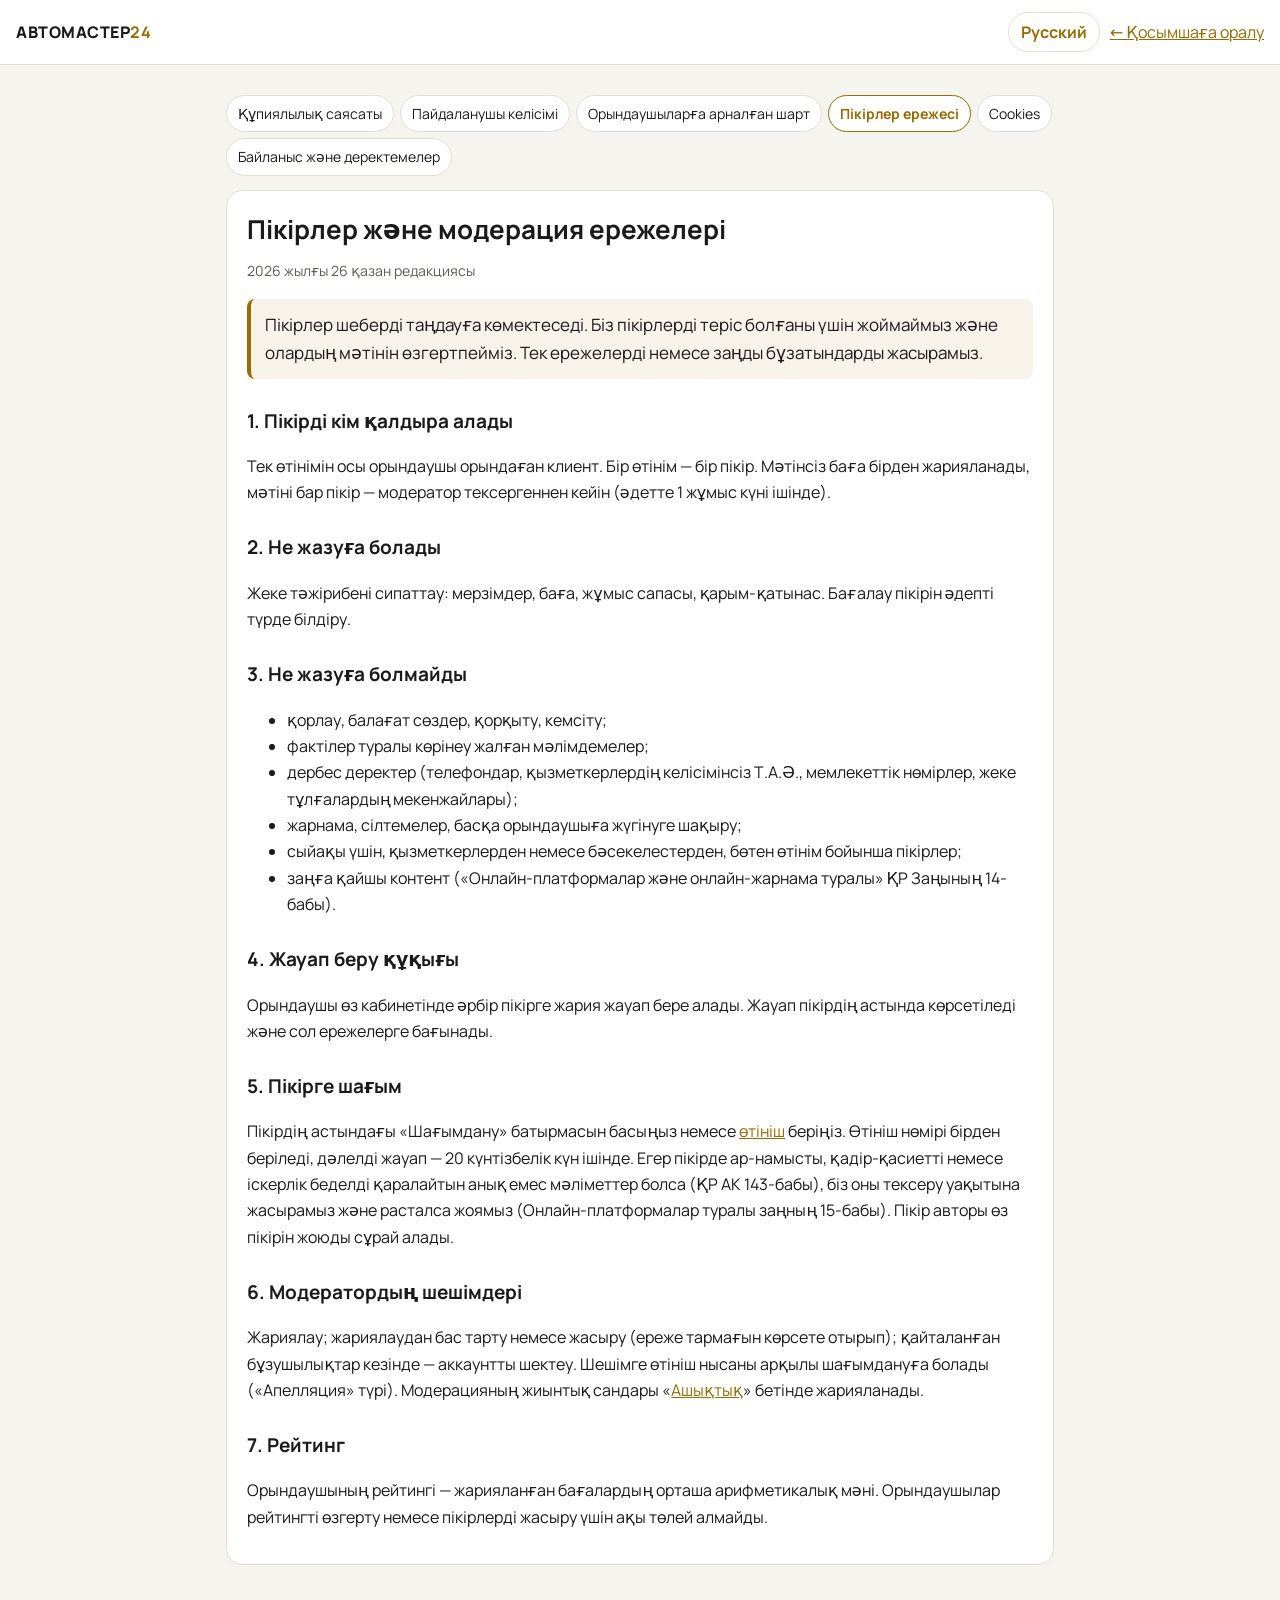
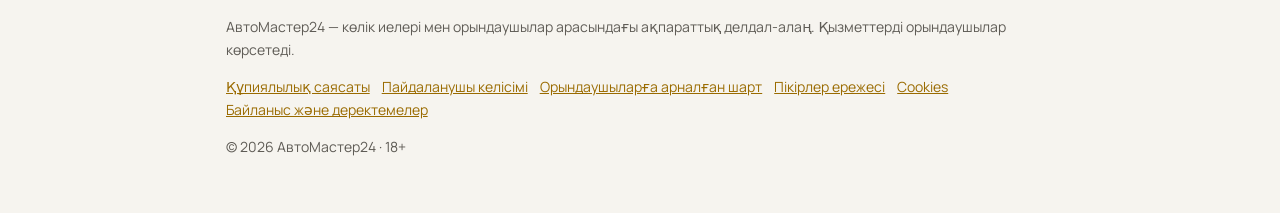
==== site/legal/kk/reviews.html @ 15300aef "Обновление 4: соответствие законодательству РК — документы (рус/каз), отдельные согласия с журналом," ====
<!doctype html>
<html lang="kk"><head><meta charset="utf-8"><meta name="viewport" content="width=device-width, initial-scale=1">
<title>Пікірлер және модерация ережелері — АвтоМастер24</title><meta name="robots" content="index,follow">
<meta name="description" content="Пікірлер және модерация ережелері сервиса АвтоМастер24 (Казахстан).">
<link rel="icon" href="../../assets/favicon.svg" type="image/svg+xml">
<link rel="alternate" hreflang="ru" href="../reviews.html">
<style>@import url("../../assets/fonts/fonts.css");
:root{--p:#9a6b00;--bg:#F6F4EF;--s1:#fff;--t:#1a1a1a;--m:#5f5c56;--line:#e3ded3}
@media (prefers-color-scheme:dark){:root{--p:#E8B84B;--bg:#0F0F0F;--s1:#181818;--t:#f2f2f2;--m:#a7a7a7;--line:#2a2a2a}}
*{box-sizing:border-box}body{margin:0;background:var(--bg);color:var(--t);font:16px/1.65 Manrope,system-ui,sans-serif}
a{color:var(--p)}.wrap{max-width:860px;margin:0 auto;padding:16px}
header{display:flex;gap:10px;align-items:center;flex-wrap:wrap;padding:12px 16px;border-bottom:1px solid var(--line);background:var(--s1);position:sticky;top:0}
.logo{font-weight:800;letter-spacing:.5px;color:var(--t);text-decoration:none;margin-right:auto}.logo b{color:var(--p)}
.lang{padding:6px 12px;border:1px solid var(--line);border-radius:999px;text-decoration:none;font-weight:700}
nav.docs{display:flex;gap:6px;flex-wrap:wrap;margin:14px 0}nav.docs a{padding:6px 11px;border-radius:999px;background:var(--s1);border:1px solid var(--line);text-decoration:none;font-size:14px;color:var(--t)}nav.docs a[aria-current]{border-color:var(--p);color:var(--p);font-weight:700}
article{background:var(--s1);border:1px solid var(--line);border-radius:16px;padding:18px 20px}
h1{font-size:26px;line-height:1.2;margin:.2em 0}h2{font-size:19px;margin:1.4em 0 .4em}.ver{color:var(--m);font-size:14px}
.lead{font-size:17px;padding:12px 14px;border-left:4px solid var(--p);background:color-mix(in srgb,var(--p) 8%,transparent);border-radius:8px}
.summary{border:1px solid var(--p);border-radius:12px;padding:4px 16px;margin:12px 0}
table{border-collapse:collapse;width:100%;margin:10px 0;font-size:15px}td,th{border:1px solid var(--line);padding:7px 9px;text-align:left;vertical-align:top}th{background:color-mix(in srgb,var(--p) 10%,transparent)}
mark.fill{background:#ffe08a;color:#3a2c00;padding:0 3px;border-radius:4px}
.mono{font-family:'JetBrains Mono',monospace;font-size:13px}.muted{color:var(--m)}.small{font-size:14px}
.btn{display:inline-block;padding:10px 16px;border-radius:12px;background:var(--p);color:#111!important;font-weight:800;text-decoration:none}
footer{color:var(--m);font-size:14px;padding:20px 16px 40px;max-width:860px;margin:0 auto}footer a{margin-right:12px;display:inline-block}
.note{background:#fff3d1;color:#5a4300;border-radius:10px;padding:8px 12px;font-size:14px}
:focus-visible{outline:3px solid var(--p);outline-offset:2px}.skip{position:absolute;left:-999px}.skip:focus{left:8px;top:8px;background:var(--p);color:#111;padding:6px 10px;z-index:9}
@media print{header,nav.docs,footer{display:none}article{border:0}}</style></head>
<body><a class="skip" href="#doc">Мазмұнға өту</a>
<header><a class="logo" href="../../?lang=kk">АВТОМАСТЕР<b>24</b></a><a class="lang" href="../reviews.html" lang="ru">Русский</a><a href="../../?lang=kk">← Қосымшаға оралу</a></header>
<div class="wrap"><nav class="docs" aria-label="Құжаттар"><a href="privacy.html">Құпиялылық саясаты</a><a href="terms.html">Пайдаланушы келісімі</a><a href="offer.html">Орындаушыларға арналған шарт</a><a href="reviews.html" aria-current="page">Пікірлер ережесі</a><a href="cookies.html">Cookies</a><a href="contacts.html">Байланыс және деректемелер</a></nav>
<article id="doc"><h1>Пікірлер және модерация ережелері</h1><p class="ver">2026 жылғы 26 қазан редакциясы</p>
<p class="lead">Пікірлер шеберді таңдауға көмектеседі. Біз пікірлерді теріс болғаны үшін жоймаймыз және олардың мәтінін өзгертпейміз. Тек ережелерді немесе заңды бұзатындарды жасырамыз.</p>
<h2>1. Пікірді кім қалдыра алады</h2>
<p>Тек өтінімін осы орындаушы орындаған клиент. Бір өтінім — бір пікір. Мәтінсіз баға бірден жарияланады, мәтіні бар пікір — модератор тексергеннен кейін (әдетте 1 жұмыс күні ішінде).</p>
<h2>2. Не жазуға болады</h2>
<p>Жеке тәжірибені сипаттау: мерзімдер, баға, жұмыс сапасы, қарым-қатынас. Бағалау пікірін әдепті түрде білдіру.</p>
<h2>3. Не жазуға болмайды</h2>
<ul><li>қорлау, балағат сөздер, қорқыту, кемсіту;</li><li>фактілер туралы көрінеу жалған мәлімдемелер;</li><li>дербес деректер (телефондар, қызметкерлердің келісімінсіз Т.А.Ә., мемлекеттік нөмірлер, жеке тұлғалардың мекенжайлары);</li><li>жарнама, сілтемелер, басқа орындаушыға жүгінуге шақыру;</li><li>сыйақы үшін, қызметкерлерден немесе бәсекелестерден, бөтен өтінім бойынша пікірлер;</li><li>заңға қайшы контент («Онлайн-платформалар және онлайн-жарнама туралы» ҚР Заңының 14-бабы).</li></ul>
<h2>4. Жауап беру құқығы</h2>
<p>Орындаушы өз кабинетінде әрбір пікірге жария жауап бере алады. Жауап пікірдің астында көрсетіледі және сол ережелерге бағынады.</p>
<h2>5. Пікірге шағым</h2>
<p>Пікірдің астындағы «Шағымдану» батырмасын басыңыз немесе <a href="../../?lang=kk#/complaint?type=review">өтініш</a> беріңіз. Өтініш нөмірі бірден беріледі, дәлелді жауап — 20 күнтізбелік күн ішінде. Егер пікірде ар-намысты, қадір-қасиетті немесе іскерлік беделді қаралайтын анық емес мәліметтер болса (ҚР АК 143-бабы), біз оны тексеру уақытына жасырамыз және расталса жоямыз (Онлайн-платформалар туралы заңның 15-бабы). Пікір авторы өз пікірін жоюды сұрай алады.</p>
<h2>6. Модератордың шешімдері</h2>
<p>Жариялау; жариялаудан бас тарту немесе жасыру (ереже тармағын көрсете отырып); қайталанған бұзушылықтар кезінде — аккаунтты шектеу. Шешімге өтініш нысаны арқылы шағымдануға болады («Апелляция» түрі). Модерацияның жиынтық сандары «<a href="../../?lang=kk#/transparency">Ашықтық</a>» бетінде жарияланады.</p>
<h2>7. Рейтинг</h2>
<p>Орындаушының рейтингі — жарияланған бағалардың орташа арифметикалық мәні. Орындаушылар рейтингті өзгерту немесе пікірлерді жасыру үшін ақы төлей алмайды.</p>
</article></div>
<footer><p>АвтоМастер24 — көлік иелері мен орындаушылар арасындағы ақпараттық делдал-алаң. Қызметтерді орындаушылар көрсетеді.</p><p><a href="privacy.html">Құпиялылық саясаты</a><a href="terms.html">Пайдаланушы келісімі</a><a href="offer.html">Орындаушыларға арналған шарт</a><a href="reviews.html">Пікірлер ережесі</a><a href="cookies.html">Cookies</a><a href="contacts.html">Байланыс және деректемелер</a></p><p>© 2026 АвтоМастер24 · 18+</p></footer>
</body></html>
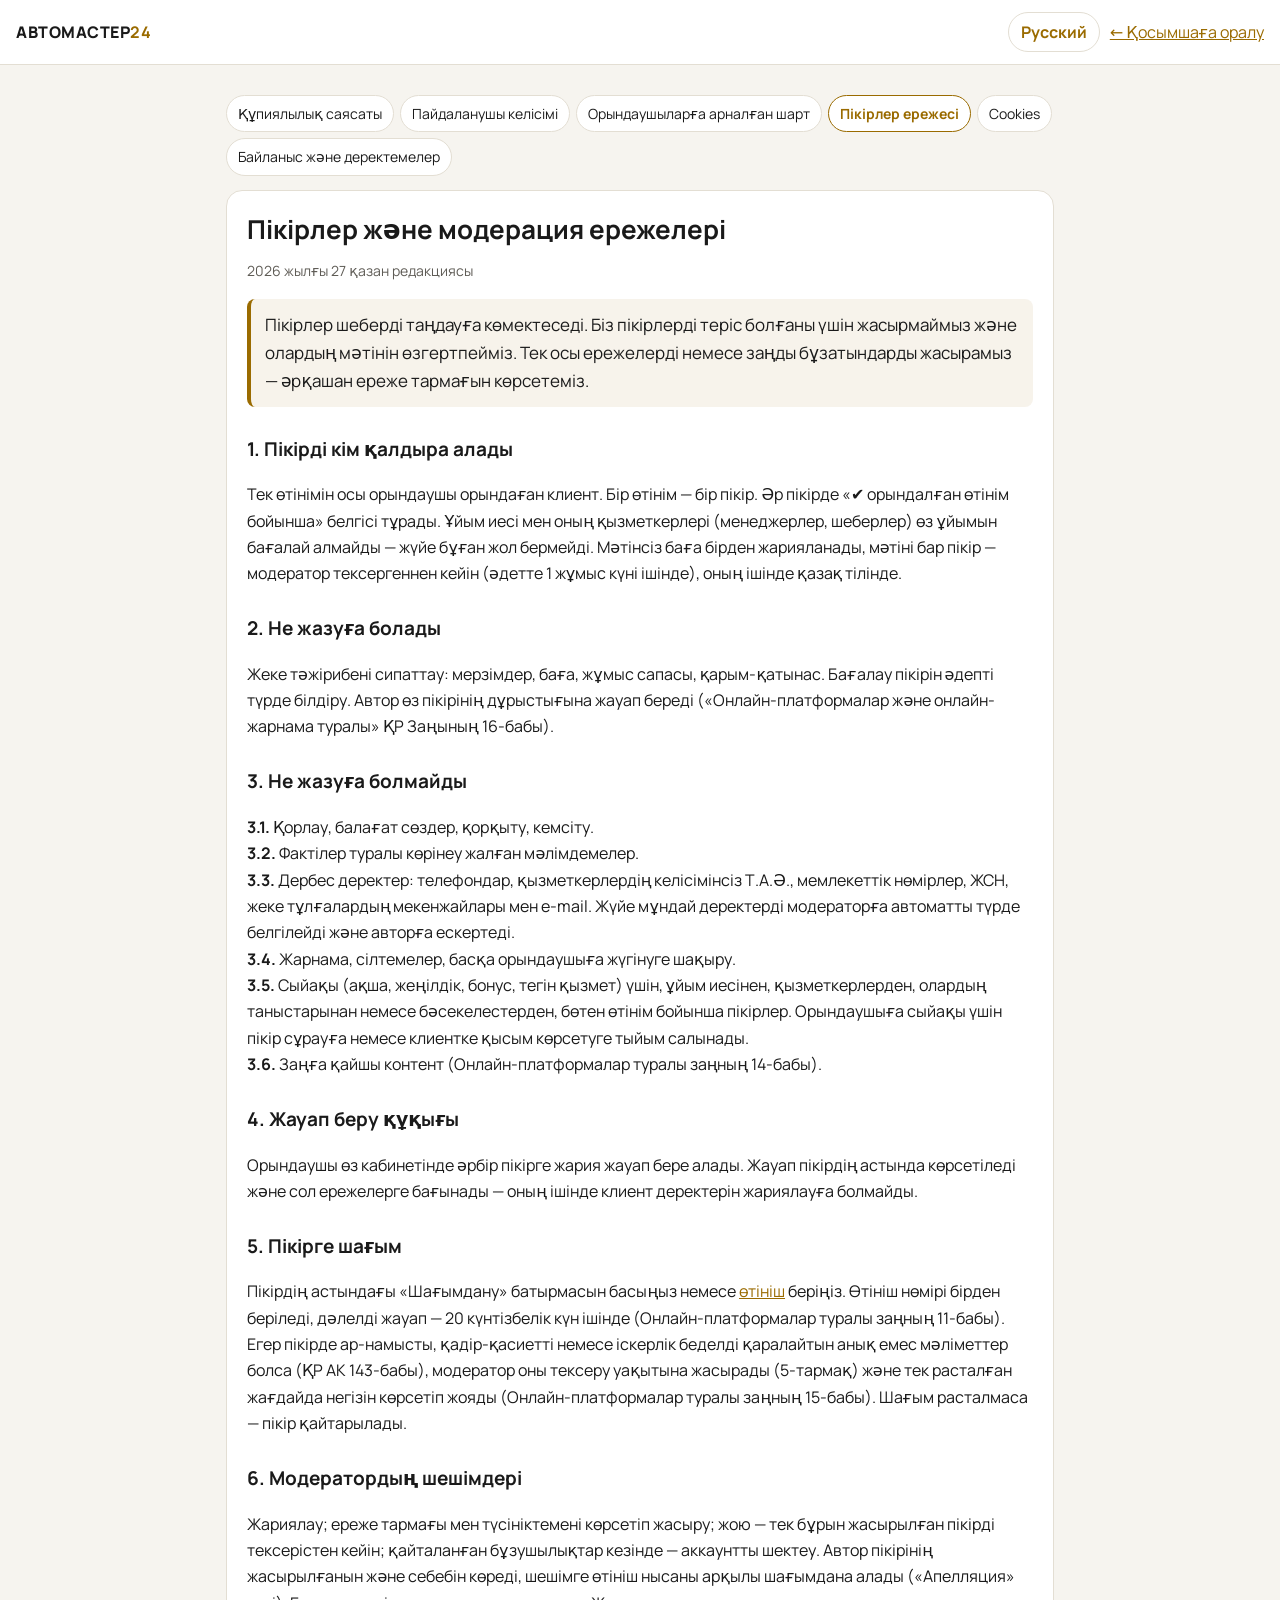
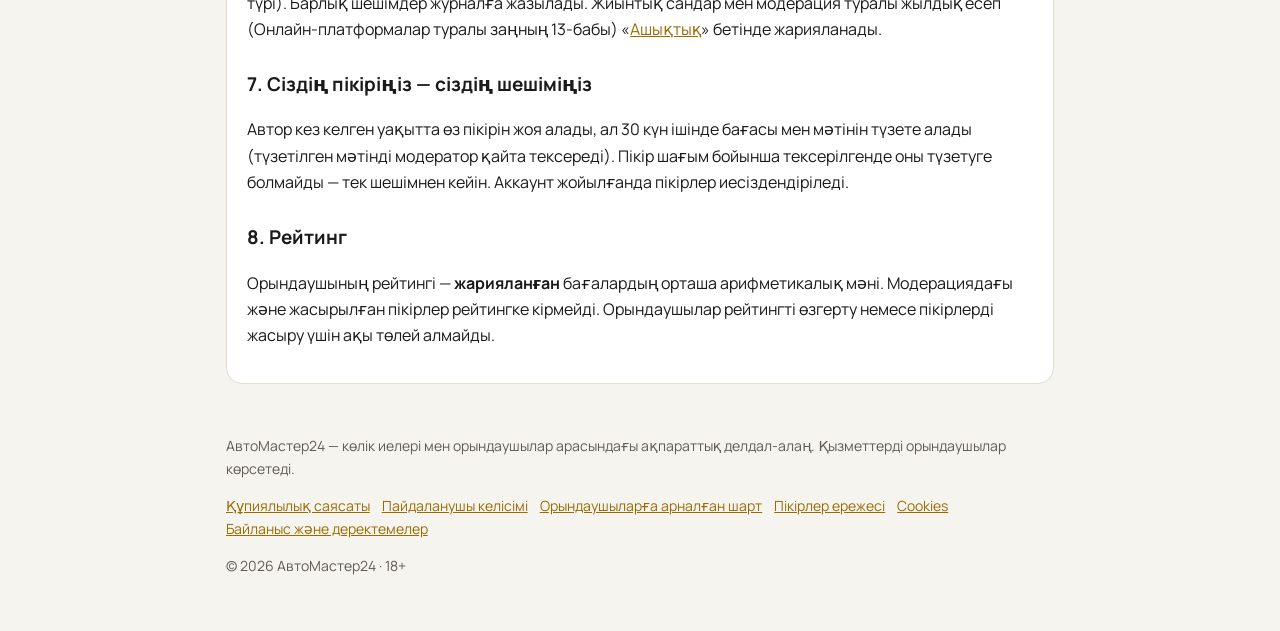
==== commit c4ccb2e8: "Отзывы по закону: модерация с пунктами правил, скрытие на проверку, правка/удаление автором, запрет " ====
--- a/site/legal/kk/reviews.html
+++ b/site/legal/kk/reviews.html
@@ -28,22 +28,24 @@
 <body><a class="skip" href="#doc">Мазмұнға өту</a>
 <header><a class="logo" href="../../?lang=kk">АВТОМАСТЕР<b>24</b></a><a class="lang" href="../reviews.html" lang="ru">Русский</a><a href="../../?lang=kk">← Қосымшаға оралу</a></header>
 <div class="wrap"><nav class="docs" aria-label="Құжаттар"><a href="privacy.html">Құпиялылық саясаты</a><a href="terms.html">Пайдаланушы келісімі</a><a href="offer.html">Орындаушыларға арналған шарт</a><a href="reviews.html" aria-current="page">Пікірлер ережесі</a><a href="cookies.html">Cookies</a><a href="contacts.html">Байланыс және деректемелер</a></nav>
-<article id="doc"><h1>Пікірлер және модерация ережелері</h1><p class="ver">2026 жылғы 26 қазан редакциясы</p>
-<p class="lead">Пікірлер шеберді таңдауға көмектеседі. Біз пікірлерді теріс болғаны үшін жоймаймыз және олардың мәтінін өзгертпейміз. Тек ережелерді немесе заңды бұзатындарды жасырамыз.</p>
+<article id="doc"><h1>Пікірлер және модерация ережелері</h1><p class="ver">2026 жылғы 27 қазан редакциясы</p>
+<p class="lead">Пікірлер шеберді таңдауға көмектеседі. Біз пікірлерді теріс болғаны үшін жасырмаймыз және олардың мәтінін өзгертпейміз. Тек осы ережелерді немесе заңды бұзатындарды жасырамыз — әрқашан ереже тармағын көрсетеміз.</p>
 <h2>1. Пікірді кім қалдыра алады</h2>
-<p>Тек өтінімін осы орындаушы орындаған клиент. Бір өтінім — бір пікір. Мәтінсіз баға бірден жарияланады, мәтіні бар пікір — модератор тексергеннен кейін (әдетте 1 жұмыс күні ішінде).</p>
+<p>Тек өтінімін осы орындаушы орындаған клиент. Бір өтінім — бір пікір. Әр пікірде «✔ орындалған өтінім бойынша» белгісі тұрады. Ұйым иесі мен оның қызметкерлері (менеджерлер, шеберлер) өз ұйымын бағалай алмайды — жүйе бұған жол бермейді. Мәтінсіз баға бірден жарияланады, мәтіні бар пікір — модератор тексергеннен кейін (әдетте 1 жұмыс күні ішінде), оның ішінде қазақ тілінде.</p>
 <h2>2. Не жазуға болады</h2>
-<p>Жеке тәжірибені сипаттау: мерзімдер, баға, жұмыс сапасы, қарым-қатынас. Бағалау пікірін әдепті түрде білдіру.</p>
+<p>Жеке тәжірибені сипаттау: мерзімдер, баға, жұмыс сапасы, қарым-қатынас. Бағалау пікірін әдепті түрде білдіру. Автор өз пікірінің дұрыстығына жауап береді («Онлайн-платформалар және онлайн-жарнама туралы» ҚР Заңының 16-бабы).</p>
 <h2>3. Не жазуға болмайды</h2>
-<ul><li>қорлау, балағат сөздер, қорқыту, кемсіту;</li><li>фактілер туралы көрінеу жалған мәлімдемелер;</li><li>дербес деректер (телефондар, қызметкерлердің келісімінсіз Т.А.Ә., мемлекеттік нөмірлер, жеке тұлғалардың мекенжайлары);</li><li>жарнама, сілтемелер, басқа орындаушыға жүгінуге шақыру;</li><li>сыйақы үшін, қызметкерлерден немесе бәсекелестерден, бөтен өтінім бойынша пікірлер;</li><li>заңға қайшы контент («Онлайн-платформалар және онлайн-жарнама туралы» ҚР Заңының 14-бабы).</li></ul>
+<ul class="rules" style="list-style:none;padding-left:0"><li><b>3.1.</b> Қорлау, балағат сөздер, қорқыту, кемсіту.</li><li><b>3.2.</b> Фактілер туралы көрінеу жалған мәлімдемелер.</li><li><b>3.3.</b> Дербес деректер: телефондар, қызметкерлердің келісімінсіз Т.А.Ә., мемлекеттік нөмірлер, ЖСН, жеке тұлғалардың мекенжайлары мен e-mail. Жүйе мұндай деректерді модераторға автоматты түрде белгілейді және авторға ескертеді.</li><li><b>3.4.</b> Жарнама, сілтемелер, басқа орындаушыға жүгінуге шақыру.</li><li><b>3.5.</b> Сыйақы (ақша, жеңілдік, бонус, тегін қызмет) үшін, ұйым иесінен, қызметкерлерден, олардың таныстарынан немесе бәсекелестерден, бөтен өтінім бойынша пікірлер. Орындаушыға сыйақы үшін пікір сұрауға немесе клиентке қысым көрсетуге тыйым салынады.</li><li><b>3.6.</b> Заңға қайшы контент (Онлайн-платформалар туралы заңның 14-бабы).</li></ul>
 <h2>4. Жауап беру құқығы</h2>
-<p>Орындаушы өз кабинетінде әрбір пікірге жария жауап бере алады. Жауап пікірдің астында көрсетіледі және сол ережелерге бағынады.</p>
+<p>Орындаушы өз кабинетінде әрбір пікірге жария жауап бере алады. Жауап пікірдің астында көрсетіледі және сол ережелерге бағынады — оның ішінде клиент деректерін жариялауға болмайды.</p>
 <h2>5. Пікірге шағым</h2>
-<p>Пікірдің астындағы «Шағымдану» батырмасын басыңыз немесе <a href="../../?lang=kk#/complaint?type=review">өтініш</a> беріңіз. Өтініш нөмірі бірден беріледі, дәлелді жауап — 20 күнтізбелік күн ішінде. Егер пікірде ар-намысты, қадір-қасиетті немесе іскерлік беделді қаралайтын анық емес мәліметтер болса (ҚР АК 143-бабы), біз оны тексеру уақытына жасырамыз және расталса жоямыз (Онлайн-платформалар туралы заңның 15-бабы). Пікір авторы өз пікірін жоюды сұрай алады.</p>
+<p>Пікірдің астындағы «Шағымдану» батырмасын басыңыз немесе <a href="../../?lang=kk#/complaint?type=review">өтініш</a> беріңіз. Өтініш нөмірі бірден беріледі, дәлелді жауап — 20 күнтізбелік күн ішінде (Онлайн-платформалар туралы заңның 11-бабы). Егер пікірде ар-намысты, қадір-қасиетті немесе іскерлік беделді қаралайтын анық емес мәліметтер болса (ҚР АК 143-бабы), модератор оны тексеру уақытына жасырады (5-тармақ) және тек расталған жағдайда негізін көрсетіп жояды (Онлайн-платформалар туралы заңның 15-бабы). Шағым расталмаса — пікір қайтарылады.</p>
 <h2>6. Модератордың шешімдері</h2>
-<p>Жариялау; жариялаудан бас тарту немесе жасыру (ереже тармағын көрсете отырып); қайталанған бұзушылықтар кезінде — аккаунтты шектеу. Шешімге өтініш нысаны арқылы шағымдануға болады («Апелляция» түрі). Модерацияның жиынтық сандары «<a href="../../?lang=kk#/transparency">Ашықтық</a>» бетінде жарияланады.</p>
-<h2>7. Рейтинг</h2>
-<p>Орындаушының рейтингі — жарияланған бағалардың орташа арифметикалық мәні. Орындаушылар рейтингті өзгерту немесе пікірлерді жасыру үшін ақы төлей алмайды.</p>
+<p>Жариялау; ереже тармағы мен түсініктемені көрсетіп жасыру; жою — тек бұрын жасырылған пікірді тексерістен кейін; қайталанған бұзушылықтар кезінде — аккаунтты шектеу. Автор пікірінің жасырылғанын және себебін көреді, шешімге өтініш нысаны арқылы шағымдана алады («Апелляция» түрі). Барлық шешімдер журналға жазылады. Жиынтық сандар мен модерация туралы жылдық есеп (Онлайн-платформалар туралы заңның 13-бабы) «<a href="../../?lang=kk#/transparency">Ашықтық</a>» бетінде жарияланады.</p>
+<h2>7. Сіздің пікіріңіз — сіздің шешіміңіз</h2>
+<p>Автор кез келген уақытта өз пікірін жоя алады, ал 30 күн ішінде бағасы мен мәтінін түзете алады (түзетілген мәтінді модератор қайта тексереді). Пікір шағым бойынша тексерілгенде оны түзетуге болмайды — тек шешімнен кейін. Аккаунт жойылғанда пікірлер иесіздендіріледі.</p>
+<h2>8. Рейтинг</h2>
+<p>Орындаушының рейтингі — <b>жарияланған</b> бағалардың орташа арифметикалық мәні. Модерациядағы және жасырылған пікірлер рейтингке кірмейді. Орындаушылар рейтингті өзгерту немесе пікірлерді жасыру үшін ақы төлей алмайды.</p>
 </article></div>
 <footer><p>АвтоМастер24 — көлік иелері мен орындаушылар арасындағы ақпараттық делдал-алаң. Қызметтерді орындаушылар көрсетеді.</p><p><a href="privacy.html">Құпиялылық саясаты</a><a href="terms.html">Пайдаланушы келісімі</a><a href="offer.html">Орындаушыларға арналған шарт</a><a href="reviews.html">Пікірлер ережесі</a><a href="cookies.html">Cookies</a><a href="contacts.html">Байланыс және деректемелер</a></p><p>© 2026 АвтоМастер24 · 18+</p></footer>
 </body></html>
